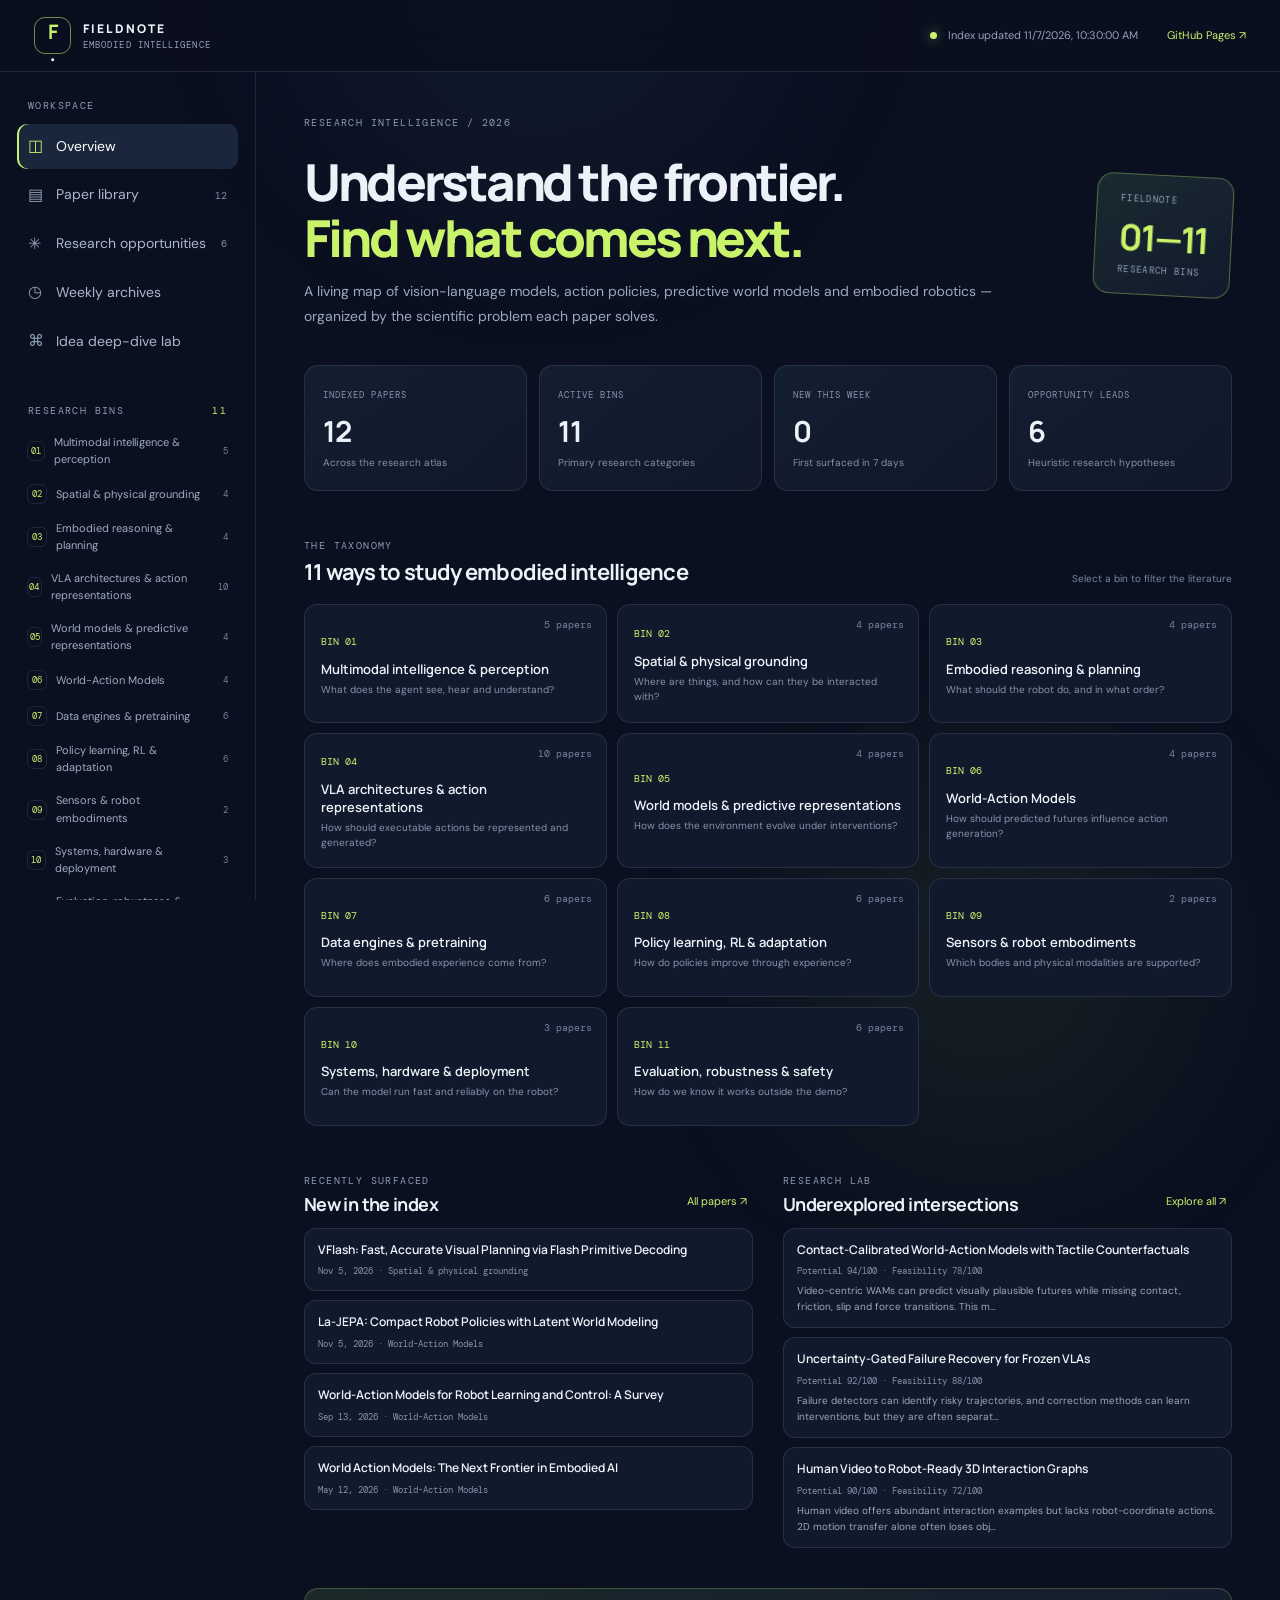
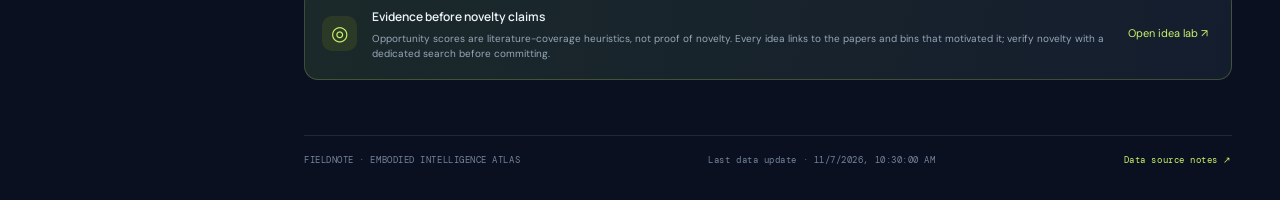
==== index.html @ 4c303ecb "modified files added" ====
<!doctype html>
<html lang="en">
<head>
  <meta charset="utf-8">
  <meta name="viewport" content="width=device-width,initial-scale=1">
  <meta name="description" content="A continuously updated research atlas for VLMs, VLAs, world models, World-Action Models and embodied robotics.">
  <meta name="theme-color" content="#0b1020">
  <title>Fieldnote — Embodied AI Research Atlas</title>
  <link rel="icon" href="assets/favicon.svg" type="image/svg+xml">
  <link rel="stylesheet" href="assets/styles.css">
</head>
<body>
  <div class="ambient ambient-a"></div><div class="ambient ambient-b"></div>
  <header class="topbar">
    <a class="brand" href="#overview" aria-label="Fieldnote home">
      <span class="brand-mark">F<span>·</span></span>
      <span><b>FIELDNOTE</b><small>EMBODIED INTELLIGENCE</small></span>
    </a>
    <div class="topmeta">
      <span class="live-dot"></span><span id="freshness">Loading research index…</span>
      <a class="top-link" href="https://docs.github.com/en/pages" target="_blank" rel="noreferrer">GitHub Pages ↗</a>
    </div>
  </header>

  <div class="shell">
    <aside class="sidebar">
      <div class="side-label">WORKSPACE</div>
      <button class="nav-item active" data-view="overview"><span>◫</span> Overview</button>
      <button class="nav-item" data-view="papers"><span>▤</span> Paper library <em id="paper-nav-count">—</em></button>
      <button class="nav-item" data-view="opportunities"><span>✳</span> Research opportunities <em id="idea-nav-count">—</em></button>
      <button class="nav-item" data-view="archives"><span>◷</span> Weekly archives</button>
      <button class="nav-item" data-view="prompt"><span>⌘</span> Idea deep-dive lab</button>
      <div class="side-divider"></div>
      <div class="side-label">RESEARCH BINS <span id="bin-total">11</span></div>
      <div id="bin-nav" class="bin-nav"></div>
      <div class="sidebar-bottom">
        <div class="source-pulse"><span></span><div><b>Ingestion pipeline</b><small>GitHub Actions · daily</small></div></div>
        <a href="README.md" target="_blank">Setup & documentation ↗</a>
      </div>
    </aside>

    <main class="main">
      <section id="view-overview" class="view active">
        <div class="eyebrow">RESEARCH INTELLIGENCE / 2026</div>
        <div class="hero-row">
          <div>
            <h1>Understand the frontier.<br><span>Find what comes next.</span></h1>
            <p class="hero-copy">A living map of vision-language models, action policies, predictive world models and embodied robotics — organized by the scientific problem each paper solves.</p>
          </div>
          <div class="hero-stamp"><span>FIELDNOTE</span><b>01—11</b><small>RESEARCH BINS</small></div>
        </div>
        <div class="stats-grid">
          <article class="stat-card"><span class="stat-kicker">INDEXED PAPERS</span><b id="stat-papers">—</b><small>Across the research atlas</small></article>
          <article class="stat-card"><span class="stat-kicker">ACTIVE BINS</span><b id="stat-bins">—</b><small>Primary research categories</small></article>
          <article class="stat-card"><span class="stat-kicker">NEW THIS WEEK</span><b id="stat-week">—</b><small>First surfaced in 7 days</small></article>
          <article class="stat-card"><span class="stat-kicker">OPPORTUNITY LEADS</span><b id="stat-ideas">—</b><small>Heuristic research hypotheses</small></article>
        </div>
        <div class="section-heading"><div><div class="eyebrow">THE TAXONOMY</div><h2>11 ways to study embodied intelligence</h2></div><span class="section-note">Select a bin to filter the literature</span></div>
        <div id="bin-grid" class="bin-grid"></div>
        <div class="two-col-section">
          <section><div class="section-heading compact"><div><div class="eyebrow">RECENTLY SURFACED</div><h2>New in the index</h2></div><button class="text-button" data-go="papers">All papers ↗</button></div><div id="recent-papers" class="stack-list"></div></section>
          <section><div class="section-heading compact"><div><div class="eyebrow">RESEARCH LAB</div><h2>Underexplored intersections</h2></div><button class="text-button" data-go="opportunities">Explore all ↗</button></div><div id="featured-ideas" class="stack-list"></div></section>
        </div>
        <div class="method-strip"><div class="method-icon">◎</div><div><b>Evidence before novelty claims</b><p>Opportunity scores are literature-coverage heuristics, not proof of novelty. Every idea links to the papers and bins that motivated it; verify novelty with a dedicated search before committing.</p></div><button class="text-button" data-go="prompt">Open idea lab ↗</button></div>
      </section>

      <section id="view-papers" class="view">
        <div class="page-head"><div><div class="eyebrow">THE LIBRARY</div><h1>Research papers</h1><p>Search, filter and trace the literature by scientific contribution.</p></div><button class="outline-button" id="download-papers">↓ Export JSON</button></div>
        <div class="filter-panel">
          <label class="searchbox"><span>⌕</span><input id="paper-search" type="search" placeholder="Search titles, methods, authors, datasets…"></label>
          <select id="filter-bin"><option value="">All research bins</option></select>
          <select id="filter-status"><option value="">All statuses</option><option value="preprint">Preprint</option><option value="published">Published / venue listed</option><option value="accepted">Accepted</option><option value="needs_verification">Needs verification</option></select>
          <select id="filter-year"><option value="">All years</option></select>
        </div>
        <div class="results-line"><span id="result-count">Loading…</span><span>Primary bin + cross-cutting tags</span></div>
        <div id="paper-results" class="paper-grid"></div>
        <div id="empty-papers" class="empty-state hidden">No papers match these filters. Try broadening your search.</div>
      </section>

      <section id="view-opportunities" class="view">
        <div class="page-head"><div><div class="eyebrow">RESEARCH LAB / HYPOTHESIS GENERATION</div><h1>Research opportunities</h1><p>Practical research directions inferred from sparse intersections in the indexed literature.</p></div><span class="confidence-pill">Heuristic discovery · not novelty proof</span></div>
        <div class="callout"><b>How to read these suggestions</b><p>Each lead combines an observed research gap with feasibility and experimental tractability. A low paper count means “underrepresented in this index,” not “nobody has studied it.” The update job refreshes the evidence and recalculates coverage daily.</p></div>
        <div class="opportunity-toolbar"><div class="segmented" id="idea-sort"><button class="selected" data-sort="score">Highest potential</button><button data-sort="feasibility">Most practical</button><button data-sort="gap">Least covered</button></div><select id="idea-bin-filter"><option value="">All bins</option></select></div>
        <div id="opportunity-results" class="opportunity-grid"></div>
      </section>

      <section id="view-archives" class="view">
        <div class="page-head"><div><div class="eyebrow">PERSISTENT HISTORY</div><h1>Research archives</h1><p>Each successful ingestion run creates a dated snapshot. Older weekly snapshots remain in the repository.</p></div></div>
        <div class="archive-layout"><div id="archive-list" class="archive-list"></div><div id="archive-detail" class="archive-detail"><div class="empty-state">Select an archive to inspect its snapshot.</div></div></div>
      </section>

      <section id="view-prompt" class="view">
        <div class="page-head"><div><div class="eyebrow">IDEA DEEP-DIVE LAB</div><h1>Turn a lead into a research plan</h1><p>Generate a rigorous research prompt that makes a model investigate prior work, novelty, mathematical formulation and implementation feasibility.</p></div></div>
        <div class="prompt-layout">
          <div class="prompt-controls">
            <label>Research idea<select id="prompt-idea"><option value="">Choose an opportunity…</option></select></label>
            <label>Target embodiment<input id="prompt-embodiment" value="Franka Panda / dual-arm manipulator; compare simulation and real robot where feasible"></label>
            <label>Compute constraints<input id="prompt-compute" value="1–2 GPUs; prioritize parameter-efficient and inference-efficient approaches"></label>
            <label>Research horizon<select id="prompt-horizon"><option>4–8 weeks: reproducible prototype</option><option>3–6 months: publishable research project</option><option>9–12 months: full research programme</option></select></label>
            <label>Additional context<textarea id="prompt-context" rows="4" placeholder="Existing code, simulator, datasets, hardware, lab constraints, preferred methods…"></textarea></label>
            <button class="primary-button" id="generate-prompt">Generate deep-dive prompt <span>↗</span></button>
          </div>
          <div class="prompt-output"><div class="output-head"><div><span class="eyebrow">MODEL-READY PROMPT</span><b>Research investigation brief</b></div><button class="outline-button" id="copy-prompt">Copy prompt</button></div><textarea id="prompt-output" spellcheck="false" placeholder="Choose an idea and generate the research prompt. The result will appear here."></textarea><div class="output-foot"><span>Includes literature audit · novelty analysis · technical design · experiments · implementation plan</span><button class="text-button" id="download-prompt">Download .md</button></div></div>
        </div>
        <div class="prompt-note"><b>Important:</b> The prompt explicitly requires primary-source verification, comparison against prior/ongoing/proposed work, and uncertainty labels. A language model's novelty assessment is a research hypothesis, not a substitute for a systematic literature review or expert review.</div>
      </section>

      <footer><span>FIELDNOTE · EMBODIED INTELLIGENCE ATLAS</span><span id="footer-updated">Local archive · GitHub Pages ready</span><a href="https://info.arxiv.org/help/api/">Data source notes ↗</a></footer>
    </main>
  </div>
  <script src="assets/app.js"></script>
</body>
</html>
---- assets/styles.css ----
@import url('https://fonts.googleapis.com/css2?family=DM+Mono:wght@400;500&family=DM+Sans:wght@400;500;600;700&family=Manrope:wght@400;500;600;700;800&display=swap');
:root{--bg:#0b1020;--panel:#111a2c;--panel2:#151f33;--line:rgba(182,199,225,.13);--text:#edf2f9;--muted:#94a3b8;--accent:#c9f36b;--blue:#7dd3fc;--purple:#c4b5fd;--orange:#fbbf69;--red:#fca5a5;--radius:18px;--mono:'DM Mono',monospace;--sans:'DM Sans',sans-serif;--display:'Manrope',sans-serif}
*{box-sizing:border-box}html{scroll-behavior:smooth}body{margin:0;background:var(--bg);color:var(--text);font-family:var(--sans);font-size:14px;line-height:1.55;min-height:100vh}button,input,select,textarea{font:inherit}button{cursor:pointer}.ambient{position:fixed;pointer-events:none;filter:blur(100px);opacity:.13;z-index:-1;border-radius:50%}.ambient-a{width:440px;height:440px;background:#345f89;top:-250px;left:25%}.ambient-b{width:380px;height:380px;background:#688b3f;bottom:-250px;right:8%}.topbar{height:72px;border-bottom:1px solid var(--line);display:flex;align-items:center;justify-content:space-between;padding:0 34px;position:sticky;top:0;z-index:20;background:rgba(11,16,32,.87);backdrop-filter:blur(18px)}.brand{display:flex;align-items:center;gap:12px;color:var(--text);text-decoration:none}.brand-mark{width:37px;height:37px;display:grid;place-items:center;border:1px solid rgba(201,243,107,.55);border-radius:11px;color:var(--accent);font:700 20px var(--display)}.brand-mark span{color:#fff}.brand b{display:block;font:800 12px var(--display);letter-spacing:.18em}.brand small{display:block;color:var(--muted);font:9px var(--mono);letter-spacing:.12em;margin-top:2px}.topmeta{display:flex;align-items:center;gap:11px;color:var(--muted);font-size:11px}.live-dot,.source-pulse span{width:7px;height:7px;border-radius:50%;background:var(--accent);box-shadow:0 0 12px #c9f36b88}.top-link{color:var(--accent);text-decoration:none;margin-left:18px}.shell{display:grid;grid-template-columns:256px minmax(0,1fr);max-width:1600px;margin:auto}.sidebar{height:calc(100vh - 72px);position:sticky;top:72px;border-right:1px solid var(--line);padding:27px 17px 20px;display:flex;flex-direction:column;overflow:auto}.side-label,.eyebrow{font:10px var(--mono);letter-spacing:.14em;color:#8b9bb1}.side-label{padding:0 11px 10px;display:flex;justify-content:space-between}.side-label span{color:var(--accent)}.nav-item{width:100%;text-align:left;color:#aab7ca;background:none;border:0;padding:10px 11px;border-radius:10px;margin:2px 0;display:flex;align-items:center;gap:11px}.nav-item span{font-size:16px;width:17px;color:#91a0b4}.nav-item em{margin-left:auto;font:10px var(--mono);color:#7f8ea4;font-style:normal}.nav-item:hover,.nav-item.active{background:#1a263b;color:#fff}.nav-item.active{box-shadow:inset 2px 0 var(--accent)}.nav-item.active span{color:var(--accent)}.side-divider{height:1px;background:var(--line);margin:19px 5px}.bin-nav{display:grid;gap:2px}.bin-nav button{display:flex;align-items:center;gap:9px;background:none;border:0;color:#9eacc0;text-align:left;padding:7px 10px;border-radius:8px;font-size:11px}.bin-nav button:hover{background:#172238;color:white}.bin-nav i{width:20px;height:20px;border:1px solid var(--line);border-radius:6px;display:grid;place-items:center;font:9px var(--mono);font-style:normal;color:var(--accent)}.bin-nav small{margin-left:auto;font:9px var(--mono);color:#708099}.sidebar-bottom{margin-top:auto;padding:17px 9px 0}.source-pulse{display:flex;gap:10px;align-items:center;padding:12px;background:#141f31;border:1px solid var(--line);border-radius:12px}.source-pulse span{flex:none}.source-pulse b,.source-pulse small{display:block}.source-pulse b{font-size:11px}.source-pulse small{font-size:10px;color:var(--muted);margin-top:2px}.sidebar-bottom>a{display:block;color:#8999af;text-decoration:none;font-size:10px;margin:13px 3px}.main{padding:44px 48px 30px;min-width:0}.view{display:none;animation:fade .25s ease}.view.active{display:block}@keyframes fade{from{opacity:.4;transform:translateY(5px)}to{opacity:1;transform:none}}.hero-row{display:flex;justify-content:space-between;align-items:center;gap:30px;margin:12px 0 35px}.hero-row h1,.page-head h1{font:800 clamp(34px,4vw,51px)/1.1 var(--display);letter-spacing:-.055em;margin:13px 0}.hero-row h1 span{color:var(--accent)}.hero-copy,.page-head p{max-width:700px;color:#9baac0;font-size:14px;line-height:1.8;margin:0}.hero-stamp{border:1px solid rgba(201,243,107,.35);border-radius:16px;padding:18px 23px;min-width:137px;transform:rotate(3deg);background:linear-gradient(145deg,#1a2a31,#111a2c)}.hero-stamp span,.hero-stamp small{display:block;color:var(--muted);font:9px var(--mono);letter-spacing:.15em}.hero-stamp b{display:block;color:var(--accent);font:700 36px var(--display);letter-spacing:-.06em;margin:8px 0 2px}.stats-grid{display:grid;grid-template-columns:repeat(4,1fr);gap:12px;margin-bottom:48px}.stat-card{background:linear-gradient(140deg,#141e31,#10182a);border:1px solid var(--line);border-radius:14px;padding:17px 18px}.stat-kicker{font:9px var(--mono);color:#8595ac;letter-spacing:.11em}.stat-card>b{display:block;font:700 29px var(--display);margin:7px 0 0;letter-spacing:-.04em}.stat-card small{color:#8292a9;font-size:10px}.section-heading{display:flex;align-items:end;justify-content:space-between;gap:20px;margin:0 0 17px}.section-heading h2{font:700 22px var(--display);letter-spacing:-.035em;margin:5px 0 0}.section-note{font-size:10px;color:#7789a3}.bin-grid{display:grid;grid-template-columns:repeat(3,minmax(0,1fr));gap:10px}.bin-card{position:relative;overflow:hidden;text-align:left;padding:16px;border:1px solid var(--line);border-radius:13px;background:#111a2c;color:var(--text);transition:.2s;min-height:119px}.bin-card:hover{transform:translateY(-3px);border-color:#789b55;background:#172337}.bin-number{font:10px var(--mono);color:var(--accent)}.bin-card strong{display:block;font:600 13px var(--display);margin:8px 0 4px}.bin-card p{margin:0;color:#8494ab;font-size:10px;line-height:1.55}.bin-count{position:absolute;right:14px;top:13px;font:10px var(--mono);color:#71839c}.two-col-section{display:grid;grid-template-columns:1fr 1fr;gap:30px;margin-top:48px}.compact{margin-bottom:12px}.compact h2{font-size:18px}.text-button{background:none;border:0;color:var(--accent);font-size:11px;padding:6px}.text-button:hover{text-decoration:underline}.stack-list{display:grid;gap:9px}.mini-item{border:1px solid var(--line);border-radius:12px;padding:13px;background:#111a2c}.mini-item b{font:600 12px var(--display);display:block;line-height:1.4}.mini-item small{font:9px var(--mono);color:#8292a9;display:block;margin-top:7px}.mini-item p{font-size:10px;color:#9aa8bc;margin:6px 0 0}.method-strip{margin-top:40px;padding:17px;border:1px solid rgba(201,243,107,.22);background:linear-gradient(100deg,#1b292a,#141d2e);border-radius:14px;display:flex;align-items:center;gap:15px}.method-icon{width:35px;height:35px;display:grid;place-items:center;background:#2b3a26;border-radius:10px;color:var(--accent);font-size:20px;flex:none}.method-strip b{font:600 12px var(--display)}.method-strip p{font-size:10px;color:#96a7b9;margin:3px 0 0}.method-strip .text-button{margin-left:auto;white-space:nowrap}.page-head{display:flex;align-items:end;justify-content:space-between;gap:20px;margin-bottom:27px}.page-head h1{font-size:38px;margin-bottom:8px}.outline-button,.primary-button{border:1px solid rgba(201,243,107,.4);background:#17242d;color:var(--accent);border-radius:9px;padding:10px 13px;font-size:11px;white-space:nowrap}.outline-button:hover{background:#23362b}.filter-panel{display:grid;grid-template-columns:minmax(220px,1fr) 190px 170px 130px;gap:9px;padding:12px;background:#111a2c;border:1px solid var(--line);border-radius:13px}.searchbox{display:flex;align-items:center;gap:9px;background:#0d1525;border:1px solid var(--line);border-radius:8px;padding:0 11px;color:var(--muted)}.searchbox span{font-size:19px}.searchbox input{background:none;border:0;outline:0;color:var(--text);width:100%;padding:10px 0;font-size:11px}.filter-panel select,.opportunity-toolbar select,.prompt-controls input,.prompt-controls select,.prompt-controls textarea{background:#0d1525;color:#cbd5e1;border:1px solid var(--line);border-radius:8px;padding:10px;font-size:11px;min-width:0;outline:none}.results-line{display:flex;justify-content:space-between;color:#8292a9;font:10px var(--mono);padding:15px 2px}.paper-grid{display:grid;grid-template-columns:repeat(2,minmax(0,1fr));gap:12px}.paper-card{background:#111a2c;border:1px solid var(--line);border-radius:14px;padding:17px;display:flex;flex-direction:column;min-width:0}.paper-card:hover{border-color:#54694a}.paper-top{display:flex;align-items:center;justify-content:space-between;gap:10px}.paper-date{color:#8c9bb0;font:9px var(--mono)}.status-tag,.bin-tag,.tag{font:9px var(--mono);border-radius:5px;padding:4px 7px;background:#1d2b3e;color:#a8c0d7}.paper-card h3{font:650 14px/1.45 var(--display);margin:12px 0 6px}.authors{font-size:10px;color:#91a2b9;margin:0 0 9px}.paper-abstract{font-size:11px;color:#afbdce;line-height:1.7;margin:0 0 13px;display:-webkit-box;-webkit-line-clamp:4;-webkit-box-orient:vertical;overflow:hidden}.tag-row{display:flex;flex-wrap:wrap;gap:5px;margin:auto 0 13px}.paper-meta{border-top:1px solid var(--line);padding-top:10px;display:flex;flex-wrap:wrap;gap:8px;font-size:9px;color:#8293a9}.paper-links{display:flex;gap:12px;margin-top:12px}.paper-links a{color:var(--accent);text-decoration:none;font-size:10px}.paper-links a:hover{text-decoration:underline}.empty-state{padding:40px 20px;text-align:center;border:1px dashed var(--line);border-radius:13px;color:#8b9bb1;font-size:12px}.hidden{display:none!important}.confidence-pill{font:9px var(--mono);color:var(--orange);border:1px solid #b7853b55;padding:8px 10px;border-radius:30px}.callout{border:1px solid #7b9a4b55;background:#1b282b;padding:15px 17px;border-radius:12px;margin-bottom:18px}.callout b{font:600 12px var(--display);color:var(--accent)}.callout p{margin:4px 0 0;color:#9eafbd;font-size:11px}.opportunity-toolbar{display:flex;justify-content:space-between;align-items:center;margin:18px 0 14px}.segmented{display:flex;padding:3px;border:1px solid var(--line);border-radius:9px;background:#101829}.segmented button{border:0;background:none;color:#91a1b8;padding:7px 11px;border-radius:6px;font-size:10px}.segmented button.selected{background:#253425;color:var(--accent)}.opportunity-grid{display:grid;grid-template-columns:repeat(2,minmax(0,1fr));gap:13px}.opportunity-card{border:1px solid var(--line);background:linear-gradient(145deg,#141f32,#101829);border-radius:15px;padding:18px;display:flex;flex-direction:column}.opportunity-head{display:flex;justify-content:space-between;gap:10px}.score-ring{width:47px;height:47px;border-radius:50%;border:1px solid #a9cb65aa;display:grid;place-items:center;color:var(--accent);font:600 13px var(--mono);flex:none}.opportunity-card h3{font:650 15px/1.4 var(--display);margin:9px 0}.opportunity-card p{font-size:11px;color:#aab8c8;line-height:1.65}.opportunity-card .small-label{font:9px var(--mono);color:#8496ad;letter-spacing:.1em}.opportunity-card .idea-section{border-top:1px solid var(--line);padding-top:10px;margin-top:9px}.opportunity-card .idea-section b{font-size:10px;color:#d8e4f0}.opportunity-card .idea-section p{margin:4px 0 0;font-size:10px}.opportunity-card .primary-button{margin-top:14px;align-self:flex-start}.archive-layout{display:grid;grid-template-columns:260px minmax(0,1fr);gap:15px}.archive-list{display:grid;gap:8px;align-content:start}.archive-row{background:#111a2c;border:1px solid var(--line);border-radius:11px;padding:13px;text-align:left;color:var(--text)}.archive-row.selected{border-color:var(--accent);background:#192631}.archive-row b{font:600 12px var(--display);display:block}.archive-row small{font:9px var(--mono);color:#8da0b8}.archive-detail{background:#111a2c;border:1px solid var(--line);border-radius:13px;min-height:250px;padding:19px}.archive-detail h3{font:650 17px var(--display);margin:0}.archive-detail .archive-stats{display:flex;gap:16px;color:#91a1b7;font:10px var(--mono);margin:8px 0 16px}.archive-paper{padding:10px 0;border-top:1px solid var(--line)}.archive-paper b{font-size:11px}.archive-paper small{display:block;color:#8fa1b9;font-size:9px;margin-top:4px}.prompt-layout{display:grid;grid-template-columns:330px minmax(0,1fr);gap:14px}.prompt-controls,.prompt-output{border:1px solid var(--line);background:#111a2c;border-radius:14px;padding:17px}.prompt-controls{display:grid;gap:12px;align-content:start}.prompt-controls label{display:grid;gap:6px;color:#9eafc4;font-size:10px}.prompt-controls input,.prompt-controls select,.prompt-controls textarea{width:100%;font-size:10px}.prompt-controls textarea{resize:vertical}.primary-button{background:var(--accent);color:#172011;border:0;font-weight:700;padding:11px 14px}.primary-button:hover{background:#d7ff81}.primary-button span{margin-left:10px}.prompt-output{display:flex;flex-direction:column;min-height:530px}.output-head{display:flex;align-items:center;justify-content:space-between;gap:12px;border-bottom:1px solid var(--line);padding-bottom:13px}.output-head b{display:block;font:600 13px var(--display);margin-top:4px}.prompt-output>textarea{resize:vertical;flex:1;min-height:390px;width:100%;background:#0c1423;border:1px solid var(--line);color:#ced8e5;border-radius:9px;padding:14px;margin:13px 0;font:10px/1.7 var(--mono);outline:none}.output-foot{display:flex;justify-content:space-between;align-items:center;gap:10px;color:#8496ad;font-size:9px}.prompt-note{margin-top:14px;color:#a2b0c1;font-size:10px;border-left:2px solid var(--orange);padding:8px 12px;background:#1c202a}.prompt-note b{color:var(--orange)}footer{border-top:1px solid var(--line);margin-top:55px;padding:18px 0 4px;display:flex;justify-content:space-between;gap:12px;color:#74849a;font:9px var(--mono);letter-spacing:.06em}footer a{color:var(--accent);text-decoration:none}
@media(max-width:1100px){.shell{grid-template-columns:220px 1fr}.main{padding:35px 28px}.filter-panel{grid-template-columns:1fr 1fr}.searchbox{grid-column:span 2}.two-col-section{gap:18px}.prompt-layout{grid-template-columns:280px 1fr}}
@media(max-width:760px){.topbar{padding:0 17px}.topmeta{font-size:0}.top-link{font-size:10px}.shell{display:block}.sidebar{height:auto;position:relative;top:auto;border-right:0;border-bottom:1px solid var(--line);padding:10px 13px;display:block;white-space:nowrap;overflow-x:auto}.side-label,.bin-nav,.side-divider,.sidebar-bottom{display:none}.nav-item{display:inline-flex;width:auto;padding:9px 11px;margin:0 3px 0 0;font-size:11px}.nav-item em{display:none}.main{padding:28px 16px}.hero-row{align-items:flex-start}.hero-stamp{display:none}.hero-row h1{font-size:36px}.stats-grid{grid-template-columns:repeat(2,1fr);gap:8px}.bin-grid{grid-template-columns:repeat(2,1fr)}.two-col-section{grid-template-columns:1fr}.section-note{display:none}.filter-panel{grid-template-columns:1fr 1fr}.searchbox{grid-column:span 2}.paper-grid,.opportunity-grid{grid-template-columns:1fr}.page-head{align-items:flex-start;flex-direction:column}.page-head h1{font-size:32px}.archive-layout{grid-template-columns:1fr}.archive-list{grid-template-columns:repeat(2,1fr)}.prompt-layout{grid-template-columns:1fr}.prompt-output{min-height:450px}.method-strip{align-items:flex-start;flex-wrap:wrap}.method-strip .text-button{margin-left:46px}footer{flex-wrap:wrap}}
@media(max-width:420px){.bin-grid{grid-template-columns:1fr}.filter-panel{grid-template-columns:1fr}.searchbox{grid-column:auto}.archive-list{grid-template-columns:1fr}.hero-row h1{font-size:32px}}
.idea-more{border-top:1px solid var(--line);margin-top:10px;padding-top:9px;color:#9eafc4}.idea-more summary{cursor:pointer;font-size:10px;color:var(--blue);list-style:none}.idea-more summary::-webkit-details-marker{display:none}.idea-more summary:after{content:'＋';float:right;color:var(--muted)}.idea-more[open] summary:after{content:'−'}.idea-more>div{padding-top:9px}.idea-more b{font-size:10px;color:#d8e4f0}.idea-more p{margin:3px 0 9px;font-size:10px;line-height:1.6;color:#94a5b9}
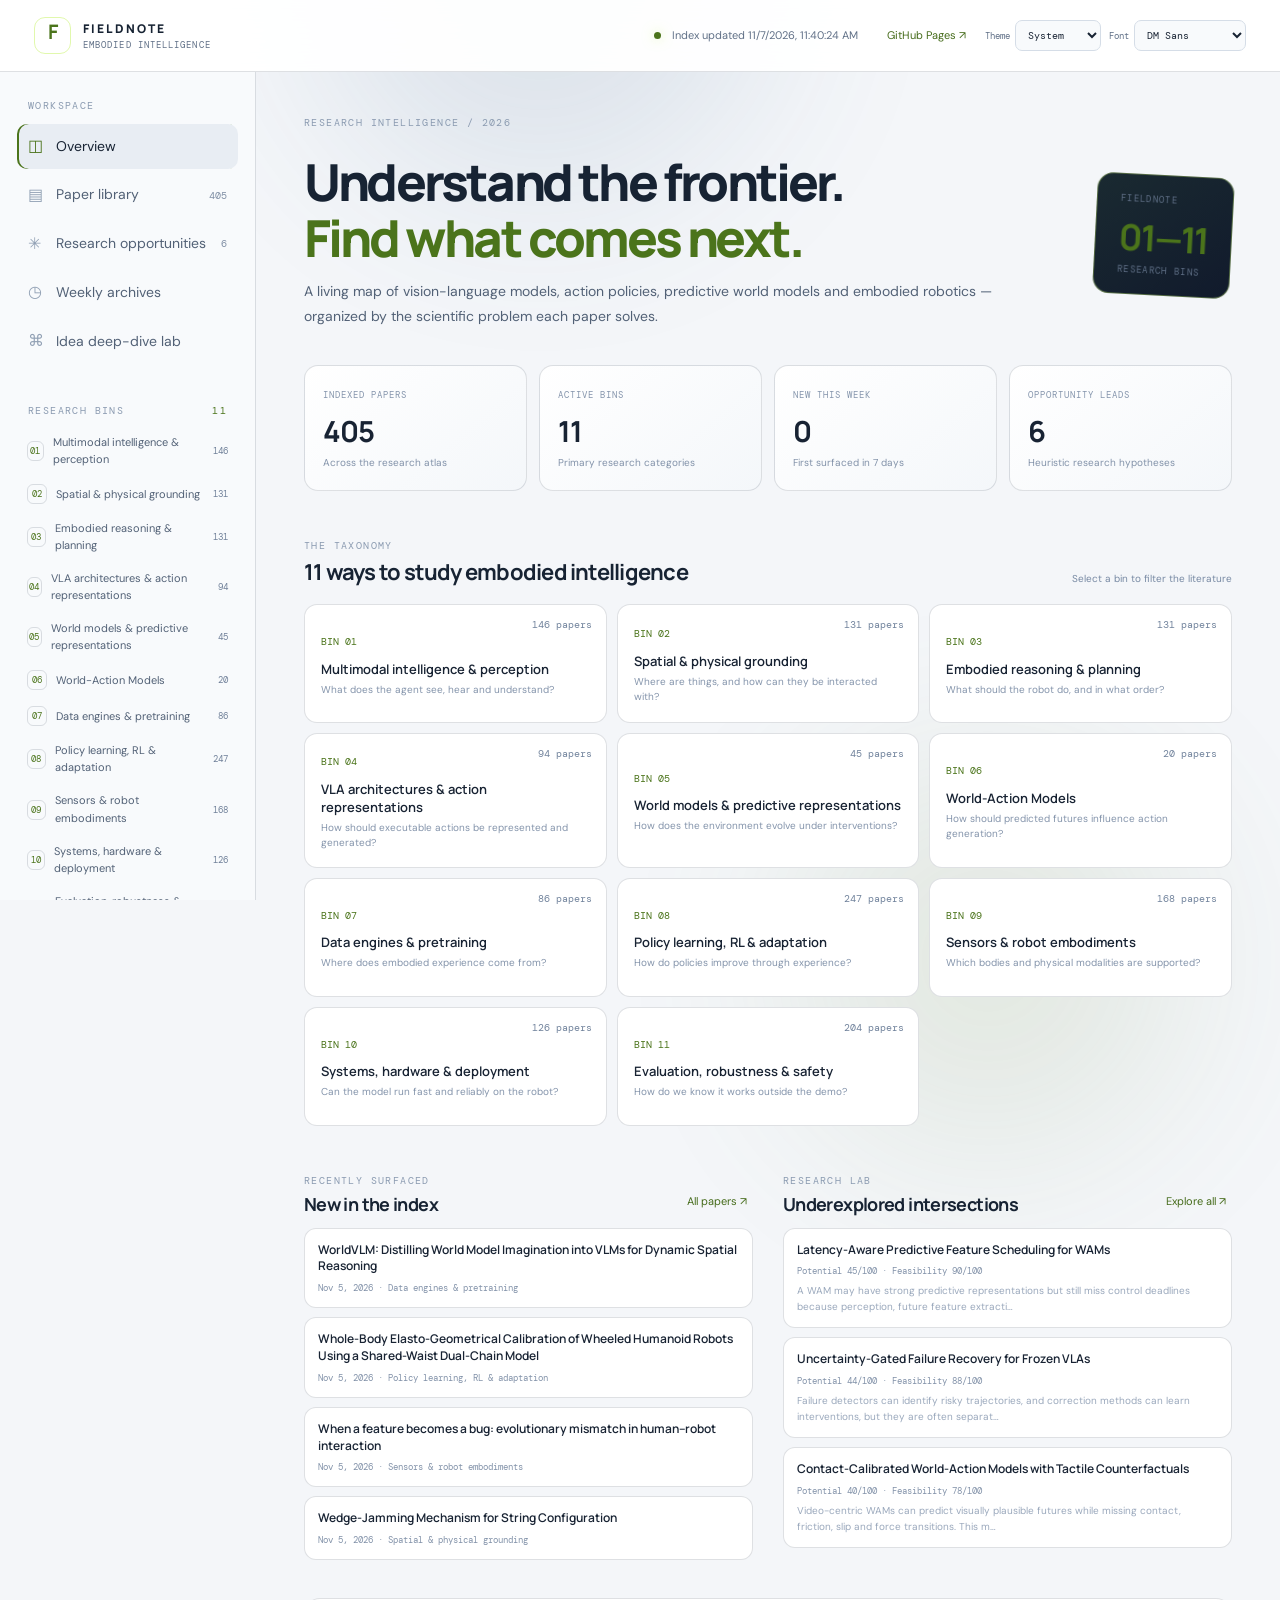
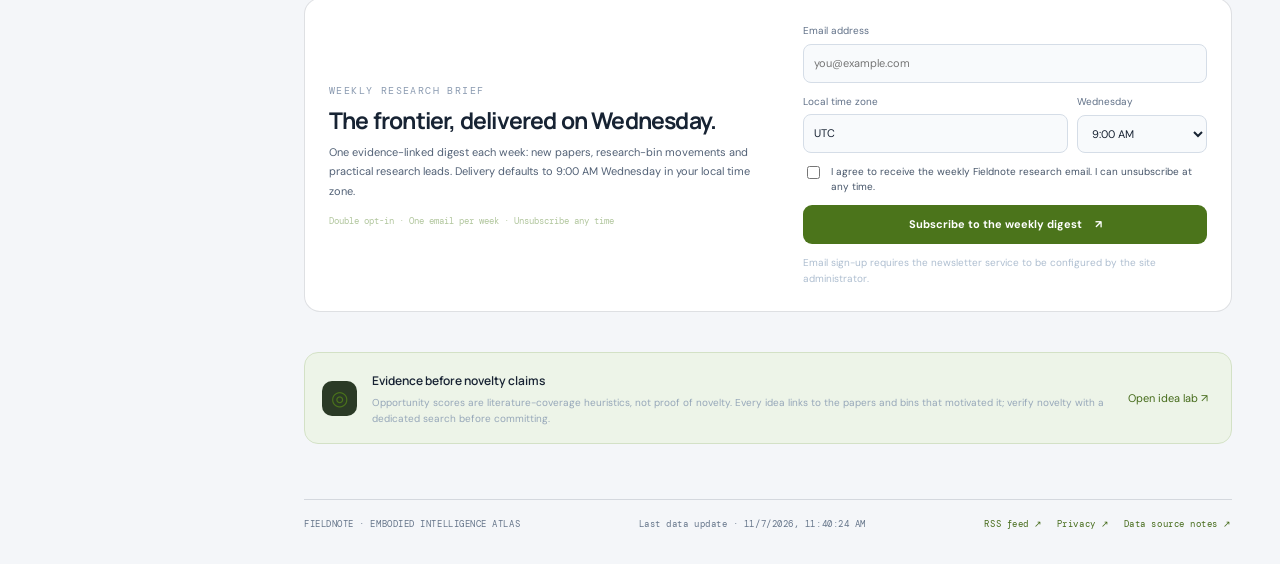
==== commit 7a747e98: "feat: public discovery, CI/CD, themes and weekly newsletter" ====
--- a/index.html
+++ b/index.html
@@ -3,7 +3,17 @@
 <head>
   <meta charset="utf-8">
   <meta name="viewport" content="width=device-width,initial-scale=1">
-  <meta name="description" content="A continuously updated research atlas for VLMs, VLAs, world models, World-Action Models and embodied robotics.">
+  <meta name="description" content="A searchable research atlas for vision-language models, VLAs, world models, World-Action Models and embodied robotics.">
+  <meta name="keywords" content="embodied AI, VLA, VLM, world models, robotics research, robot learning, humanoids, manipulation">
+  <meta name="robots" content="index,follow,max-image-preview:large">
+  <link rel="canonical" href="https://hari-hashing.github.io/fieldnote/">
+  <link rel="alternate" type="application/atom+xml" title="Fieldnote research feed" href="https://hari-hashing.github.io/fieldnote/feed.xml">
+  <meta property="og:type" content="website"><meta property="og:site_name" content="Fieldnote">
+  <meta property="og:title" content="Fieldnote — Embodied AI Research Atlas">
+  <meta property="og:description" content="A living map of VLMs, VLAs, world models and embodied robotics.">
+  <meta property="og:url" content="https://hari-hashing.github.io/fieldnote/">
+  <meta name="twitter:card" content="summary">
+  <script type="application/ld+json">{"@context":"https://schema.org","@type":"CollectionPage","name":"Fieldnote — Embodied AI Research Atlas","url":"https://hari-hashing.github.io/fieldnote/","description":"Research atlas for VLMs, VLAs, world models and embodied robotics.","isAccessibleForFree":true}</script>
   <meta name="theme-color" content="#0b1020">
   <title>Fieldnote — Embodied AI Research Atlas</title>
   <link rel="icon" href="assets/favicon.svg" type="image/svg+xml">
@@ -19,6 +29,10 @@
     <div class="topmeta">
       <span class="live-dot"></span><span id="freshness">Loading research index…</span>
       <a class="top-link" href="https://docs.github.com/en/pages" target="_blank" rel="noreferrer">GitHub Pages ↗</a>
+      <div class="appearance-controls">
+        <label>Theme <select id="theme-select" aria-label="Color theme"><option value="system">System</option><option value="dark">Midnight</option><option value="light">Light</option><option value="forest">Forest</option></select></label>
+        <label>Font <select id="font-select" aria-label="Interface font"><option value="dm">DM Sans</option><option value="inter">Inter</option><option value="plex">IBM Plex</option><option value="source">Source Sans</option><option value="atkinson">Atkinson</option><option value="space">Space Grotesk</option></select></label>
+      </div>
     </div>
   </header>
 
@@ -61,6 +75,23 @@
           <section><div class="section-heading compact"><div><div class="eyebrow">RECENTLY SURFACED</div><h2>New in the index</h2></div><button class="text-button" data-go="papers">All papers ↗</button></div><div id="recent-papers" class="stack-list"></div></section>
           <section><div class="section-heading compact"><div><div class="eyebrow">RESEARCH LAB</div><h2>Underexplored intersections</h2></div><button class="text-button" data-go="opportunities">Explore all ↗</button></div><div id="featured-ideas" class="stack-list"></div></section>
         </div>
+        <section class="newsletter-panel" aria-labelledby="newsletter-title">
+          <div class="newsletter-copy"><div class="eyebrow">WEEKLY RESEARCH BRIEF</div><h2 id="newsletter-title">The frontier, delivered on Wednesday.</h2>
+            <p>One evidence-linked digest each week: new papers, research-bin movements and practical research leads. Delivery defaults to 9:00 AM Wednesday in your local time zone.</p>
+            <div class="newsletter-trust">Double opt-in · One email per week · Unsubscribe any time</div>
+          </div>
+          <form id="newsletter-form" class="newsletter-form">
+            <label>Email address<input id="newsletter-email" name="email" type="email" autocomplete="email" required maxlength="254" placeholder="you@example.com"></label>
+            <div class="newsletter-fields">
+              <label>Local time zone<input id="newsletter-timezone" name="timezone" type="text" required maxlength="80" spellcheck="false" placeholder="Asia/Kolkata"></label>
+              <label>Wednesday<select id="newsletter-hour" name="deliveryHour"><option value="8">8:00 AM</option><option value="9" selected>9:00 AM</option><option value="10">10:00 AM</option><option value="11">11:00 AM</option></select></label>
+            </div>
+            <label class="newsletter-consent"><input id="newsletter-consent" type="checkbox" required><span>I agree to receive the weekly Fieldnote research email. I can unsubscribe at any time.</span></label>
+            <label class="newsletter-honeypot">Company<input name="company" tabindex="-1" autocomplete="off"></label>
+            <button class="primary-button" type="submit">Subscribe to the weekly digest <span>↗</span></button>
+            <p id="newsletter-status" class="newsletter-status" role="status" aria-live="polite">Email sign-up requires the newsletter service to be configured by the site administrator.</p>
+          </form>
+        </section>
         <div class="method-strip"><div class="method-icon">◎</div><div><b>Evidence before novelty claims</b><p>Opportunity scores are literature-coverage heuristics, not proof of novelty. Every idea links to the papers and bins that motivated it; verify novelty with a dedicated search before committing.</p></div><button class="text-button" data-go="prompt">Open idea lab ↗</button></div>
       </section>
 
@@ -105,9 +136,9 @@
         <div class="prompt-note"><b>Important:</b> The prompt explicitly requires primary-source verification, comparison against prior/ongoing/proposed work, and uncertainty labels. A language model's novelty assessment is a research hypothesis, not a substitute for a systematic literature review or expert review.</div>
       </section>
 
-      <footer><span>FIELDNOTE · EMBODIED INTELLIGENCE ATLAS</span><span id="footer-updated">Local archive · GitHub Pages ready</span><a href="https://info.arxiv.org/help/api/">Data source notes ↗</a></footer>
+      <footer><span>FIELDNOTE · EMBODIED INTELLIGENCE ATLAS</span><span id="footer-updated">Local archive · GitHub Pages ready</span><span class="footer-links"><a href="feed.xml">RSS feed ↗</a><a href="privacy.html">Privacy ↗</a><a href="https://info.arxiv.org/help/api/">Data source notes ↗</a></span></footer>
     </main>
   </div>
-  <script src="assets/app.js"></script>
+  <script src="assets/app.js"></script><script src="assets/preferences.js"></script><script src="assets/newsletter-config.js"></script><script src="assets/newsletter.js"></script>
 </body>
 </html>
--- a/assets/styles.css
+++ b/assets/styles.css
@@ -5,3 +5,37 @@
 @media(max-width:760px){.topbar{padding:0 17px}.topmeta{font-size:0}.top-link{font-size:10px}.shell{display:block}.sidebar{height:auto;position:relative;top:auto;border-right:0;border-bottom:1px solid var(--line);padding:10px 13px;display:block;white-space:nowrap;overflow-x:auto}.side-label,.bin-nav,.side-divider,.sidebar-bottom{display:none}.nav-item{display:inline-flex;width:auto;padding:9px 11px;margin:0 3px 0 0;font-size:11px}.nav-item em{display:none}.main{padding:28px 16px}.hero-row{align-items:flex-start}.hero-stamp{display:none}.hero-row h1{font-size:36px}.stats-grid{grid-template-columns:repeat(2,1fr);gap:8px}.bin-grid{grid-template-columns:repeat(2,1fr)}.two-col-section{grid-template-columns:1fr}.section-note{display:none}.filter-panel{grid-template-columns:1fr 1fr}.searchbox{grid-column:span 2}.paper-grid,.opportunity-grid{grid-template-columns:1fr}.page-head{align-items:flex-start;flex-direction:column}.page-head h1{font-size:32px}.archive-layout{grid-template-columns:1fr}.archive-list{grid-template-columns:repeat(2,1fr)}.prompt-layout{grid-template-columns:1fr}.prompt-output{min-height:450px}.method-strip{align-items:flex-start;flex-wrap:wrap}.method-strip .text-button{margin-left:46px}footer{flex-wrap:wrap}}
 @media(max-width:420px){.bin-grid{grid-template-columns:1fr}.filter-panel{grid-template-columns:1fr}.searchbox{grid-column:auto}.archive-list{grid-template-columns:1fr}.hero-row h1{font-size:32px}}
 .idea-more{border-top:1px solid var(--line);margin-top:10px;padding-top:9px;color:#9eafc4}.idea-more summary{cursor:pointer;font-size:10px;color:var(--blue);list-style:none}.idea-more summary::-webkit-details-marker{display:none}.idea-more summary:after{content:'＋';float:right;color:var(--muted)}.idea-more[open] summary:after{content:'−'}.idea-more>div{padding-top:9px}.idea-more b{font-size:10px;color:#d8e4f0}.idea-more p{margin:3px 0 9px;font-size:10px;line-height:1.6;color:#94a5b9}
+
+
+/* User-controlled appearance */
+.appearance-controls{display:flex;align-items:center;gap:8px;margin-left:8px}.appearance-controls label{display:flex;align-items:center;gap:5px;color:var(--muted);font:9px var(--mono)}
+.appearance-controls select{max-width:112px;background:#101a2b;color:var(--text);border:1px solid var(--line);border-radius:7px;padding:7px 8px;font-size:10px}
+.appearance-controls select:focus-visible,.newsletter-form input:focus-visible,.newsletter-form select:focus-visible{outline:2px solid var(--accent);outline-offset:2px}
+:root[data-theme="forest"]{--bg:#091a16;--panel:#10251f;--panel2:#163027;--line:rgba(174,220,194,.17);--text:#e8f3ed;--muted:#a1b7aa;--accent:#b6e6a4;--blue:#91d7c5;--purple:#d1b8f0;--orange:#f3c27b;--red:#f3a0a0}
+:root[data-theme="forest"] body{background:var(--bg);color:var(--text)}:root[data-theme="forest"] .topbar{background:rgba(9,26,22,.92)}
+:root[data-theme="light"]{--bg:#f4f6f9;--panel:#fff;--panel2:#edf1f6;--line:rgba(34,47,66,.15);--text:#182333;--muted:#607087;--accent:#4b741b;--blue:#086f9b;--purple:#7654a8;--orange:#925a0a;--red:#b42318}
+:root[data-theme="light"] body{background:var(--bg);color:var(--text)}:root[data-theme="light"] .topbar{background:rgba(255,255,255,.94);border-color:var(--line)}
+:root[data-theme="light"] .sidebar{background:#f8fafc;border-color:var(--line)}:root[data-theme="light"] .brand,:root[data-theme="light"] .hero-row h1,:root[data-theme="light"] .page-head h1,:root[data-theme="light"] h2,:root[data-theme="light"] h3{color:#172333}
+:root[data-theme="light"] .nav-item,:root[data-theme="light"] .bin-nav button{color:#526176}:root[data-theme="light"] .nav-item:hover,:root[data-theme="light"] .nav-item.active,:root[data-theme="light"] .bin-nav button:hover{background:#e8edf3;color:#172333}
+:root[data-theme="light"] .stat-card,:root[data-theme="light"] .bin-card,:root[data-theme="light"] .mini-item,:root[data-theme="light"] .paper-card,:root[data-theme="light"] .opportunity-card,:root[data-theme="light"] .archive-row,:root[data-theme="light"] .archive-detail,:root[data-theme="light"] .prompt-controls,:root[data-theme="light"] .prompt-output,:root[data-theme="light"] .filter-panel,:root[data-theme="light"] .newsletter-panel{background:#fff;border-color:var(--line);color:var(--text)}
+:root[data-theme="light"] .stat-card{background:linear-gradient(140deg,#fff,#f4f7fa)}:root[data-theme="light"] .paper-abstract,:root[data-theme="light"] .authors,:root[data-theme="light"] .hero-copy,:root[data-theme="light"] .page-head p,:root[data-theme="light"] .opportunity-card p,:root[data-theme="light"] .newsletter-copy p{color:#526176}
+:root[data-theme="light"] .filter-panel select,:root[data-theme="light"] .searchbox,:root[data-theme="light"] .opportunity-toolbar select,:root[data-theme="light"] .prompt-controls input,:root[data-theme="light"] .prompt-controls select,:root[data-theme="light"] .prompt-controls textarea,:root[data-theme="light"] .prompt-output>textarea,:root[data-theme="light"] .appearance-controls select,:root[data-theme="light"] .newsletter-form input,:root[data-theme="light"] .newsletter-form select{background:#f8fafc;color:#182333;border-color:#d5dde7}
+:root[data-theme="light"] .callout,:root[data-theme="light"] .method-strip{background:#edf4e8;border-color:#d3e1c6}:root[data-theme="light"] .segmented{background:#f1f4f8;border-color:var(--line)}:root[data-theme="light"] .segmented button{color:#586981}:root[data-theme="light"] .segmented button.selected{background:#e1edd6;color:#365b16}
+:root[data-theme="light"] .status-tag,:root[data-theme="light"] .bin-tag,:root[data-theme="light"] .tag{background:#edf2f7;color:#43536a}:root[data-theme="light"] .outline-button{background:#f3f7ed;color:#456b1a;border-color:#c7d8b7}:root[data-theme="light"] .primary-button{background:#4b741b;color:#fff}
+:root[data-theme="light"] .top-link,:root[data-theme="light"] .text-button,:root[data-theme="light"] .paper-links a,:root[data-theme="light"] footer a{color:#456b1a}:root[data-theme="light"] footer{color:#65758a;border-color:var(--line)}
+.newsletter-panel{display:grid;grid-template-columns:minmax(0,1fr) minmax(320px,.9fr);gap:26px;align-items:center;margin-top:38px;padding:24px;border:1px solid rgba(201,243,107,.25);border-radius:16px;background:linear-gradient(135deg,#172a2b,#111b2c)}
+.newsletter-copy h2{font:700 23px var(--display);letter-spacing:-.035em;margin:7px 0}.newsletter-copy p{font-size:11px;color:#9eafc2;line-height:1.8;margin:0}.newsletter-trust{font:9px var(--mono);color:#b1c69d;margin-top:13px}
+.newsletter-form{display:grid;gap:11px}.newsletter-form label{display:grid;gap:5px;color:var(--muted);font-size:10px}.newsletter-form input:not([type=checkbox]),.newsletter-form select{width:100%;min-width:0;background:#0d1525;color:var(--text);border:1px solid var(--line);border-radius:8px;padding:10px;font-size:11px}
+.newsletter-fields{display:grid;grid-template-columns:1fr 130px;gap:9px}.newsletter-consent{display:flex!important;align-items:flex-start;gap:8px!important;line-height:1.5}.newsletter-consent input{margin-top:2px;accent-color:var(--accent)}
+.newsletter-honeypot{position:absolute!important;left:-10000px!important;width:1px!important;height:1px!important;overflow:hidden!important}.newsletter-status{margin:0;color:#aebed0;font-size:10px;line-height:1.6;min-height:16px}.newsletter-status[data-kind="success"]{color:#b9e68f}.newsletter-status[data-kind="error"]{color:#ffaaaa}.footer-links{display:flex;gap:14px;flex-wrap:wrap}
+@media(max-width:1100px){.appearance-controls{margin-left:0}.topbar{height:auto;min-height:72px;gap:10px;flex-wrap:wrap;padding:12px 20px}.topmeta{flex-wrap:wrap}}
+@media(max-width:760px){.newsletter-panel{grid-template-columns:1fr;padding:18px}.appearance-controls{width:100%;justify-content:flex-end}.topmeta{width:100%;justify-content:space-between}.newsletter-fields{grid-template-columns:1fr 120px}}
+@media(max-width:420px){.appearance-controls{justify-content:flex-start}.appearance-controls label{flex:1}.appearance-controls select{max-width:none;width:100%}.newsletter-fields{grid-template-columns:1fr}}
+
+:root[data-theme="forest"] .sidebar{background:#0d201b;border-color:var(--line)}
+:root[data-theme="forest"] .stat-card,:root[data-theme="forest"] .bin-card,:root[data-theme="forest"] .mini-item,:root[data-theme="forest"] .paper-card,:root[data-theme="forest"] .opportunity-card,:root[data-theme="forest"] .archive-row,:root[data-theme="forest"] .archive-detail,:root[data-theme="forest"] .prompt-controls,:root[data-theme="forest"] .prompt-output,:root[data-theme="forest"] .filter-panel{background:#10251f;border-color:var(--line)}
+:root[data-theme="forest"] .searchbox,:root[data-theme="forest"] .filter-panel select,:root[data-theme="forest"] .opportunity-toolbar select,:root[data-theme="forest"] .prompt-controls input,:root[data-theme="forest"] .prompt-controls select,:root[data-theme="forest"] .prompt-controls textarea,:root[data-theme="forest"] .prompt-output>textarea,:root[data-theme="forest"] .appearance-controls select,:root[data-theme="forest"] .newsletter-form input,:root[data-theme="forest"] .newsletter-form select{background:#081711;color:#e8f3ed;border-color:var(--line)}
+:root[data-theme="forest"] .newsletter-panel,:root[data-theme="forest"] .callout,:root[data-theme="forest"] .method-strip{background:#142c24;border-color:#719a6b55}
+:root[data-theme="forest"] .nav-item:hover,:root[data-theme="forest"] .nav-item.active,:root[data-theme="forest"] .bin-nav button:hover{background:#18362b;color:#f0f7f1}
+:root[data-theme="forest"] .source-pulse{background:#142c24;border-color:var(--line)}
+:root[data-theme="light"] .newsletter-consent{color:#455468}
